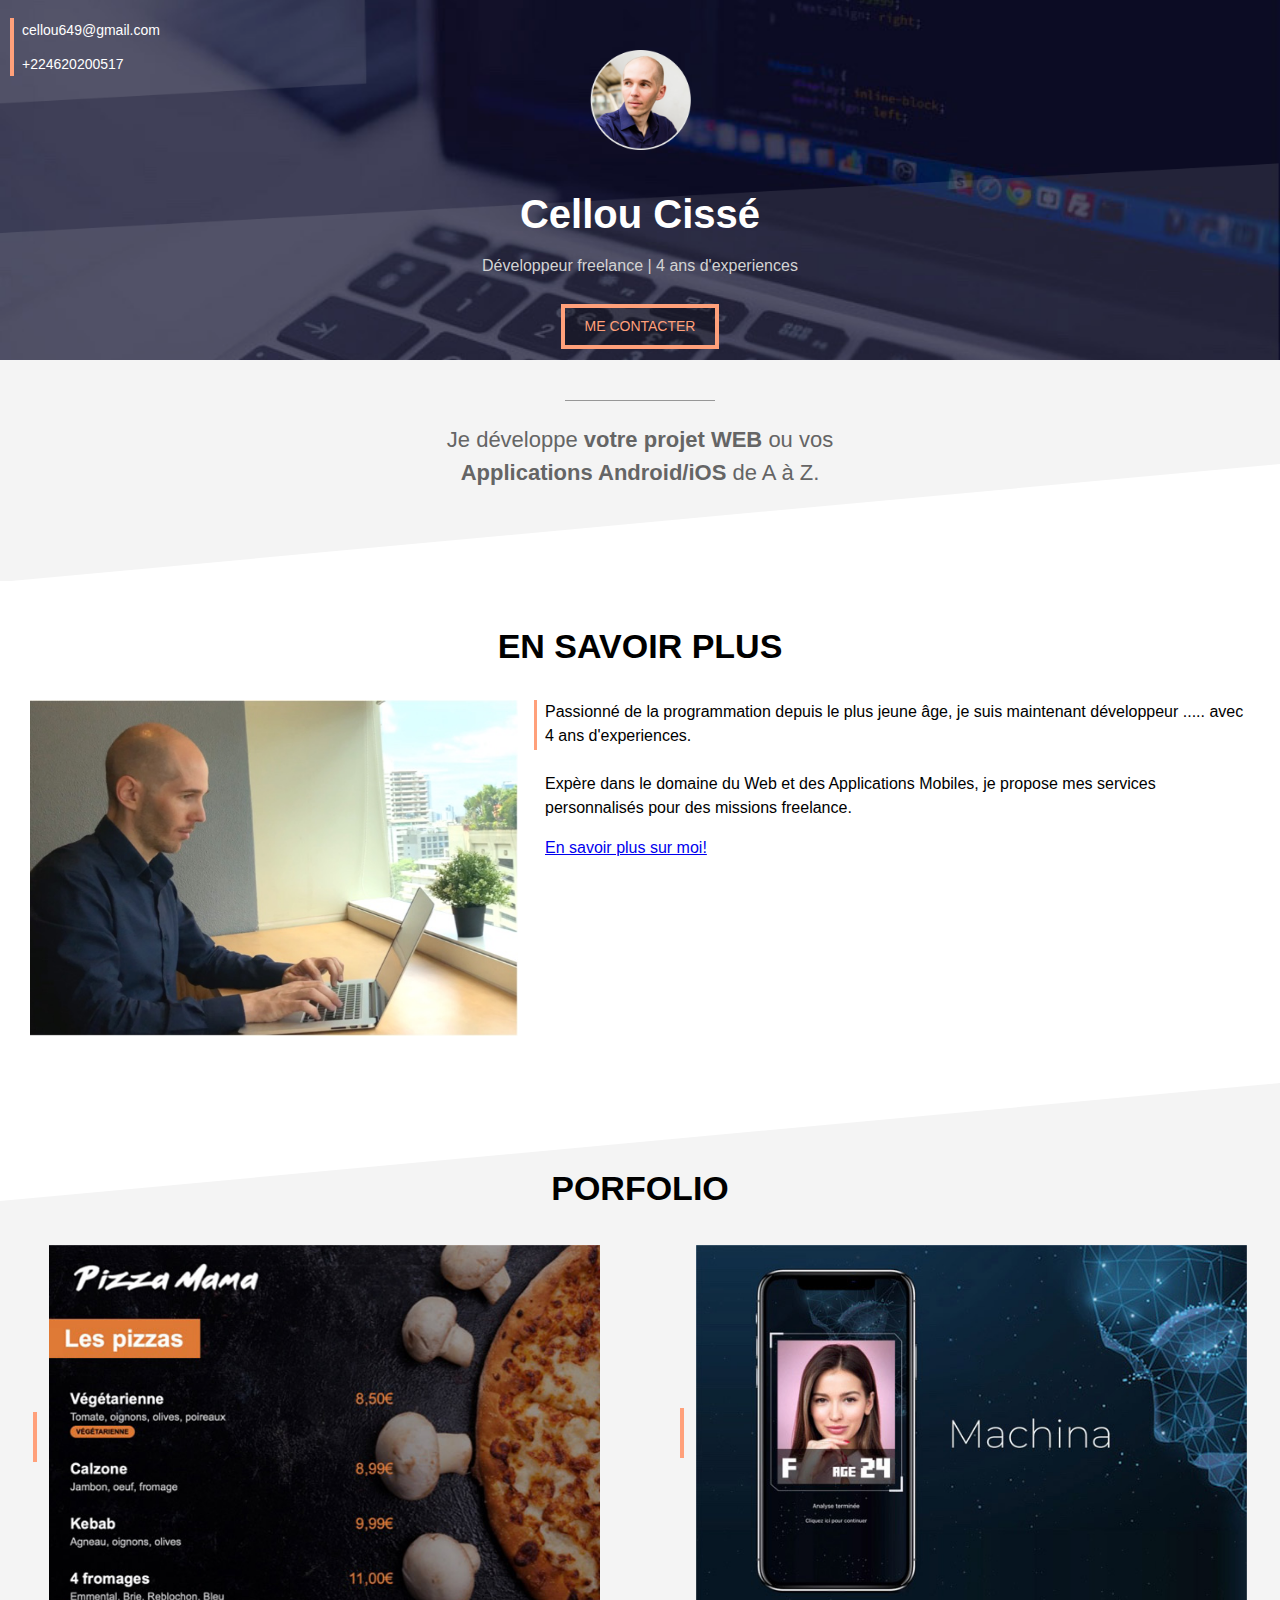
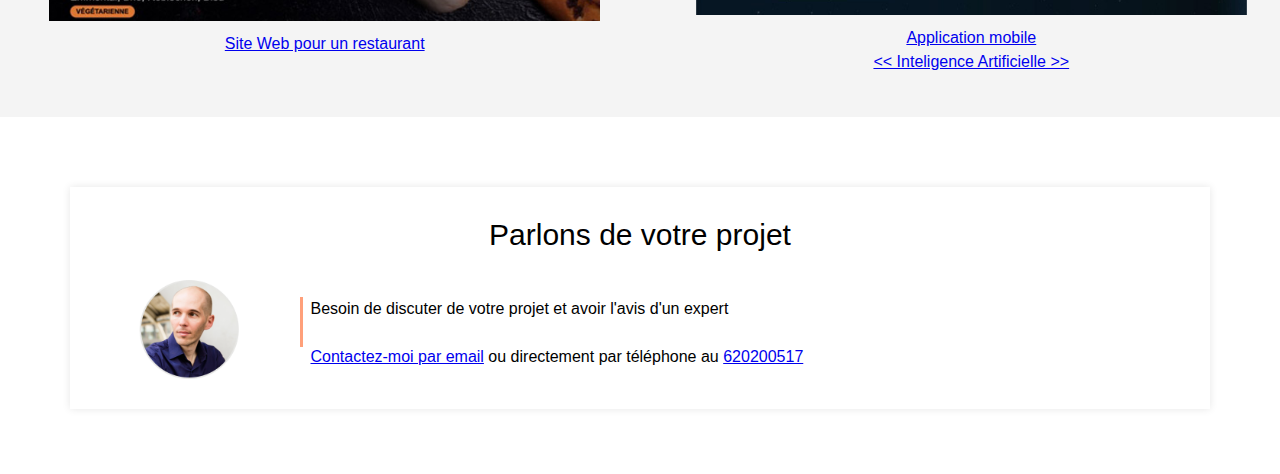
==== index.html @ 1c9cb8be "Add files via upload" ====
<!DOCTYPE html>
<html lang="fr">
<head>
    <meta charset="UTF-8">
    <meta http-equiv="X-UA-Compatible" content="IE=edge">
    <meta name="viewport" content="width=device-width, initial-scale=1.0">
    <link rel="stylesheet" href="style.css">
    <title>Cellou Cisse</title>
</head>
<body>
    <!-- SECTION COVER-->
    <div class="cover">
        <img class="cover-profile" src="assets/profile.png" alt="Cellou Cisse">
        <h1>Cellou Cissé</h1>
        <p>Développeur freelance | 4 ans d'experiences</p>
        <div style="text-align: center;">
            <a class="me-contacter" href="">Me Contacter</a>
        </div>

        <div class="cover-contact">
            <p><a href="mailto:cellou649@gmail.com?subject=Contact%20depuis%20cctech.com">cellou649@gmail.com</a></p>
            <p><a href="tel:+224620200517">+224620200517</a></p>
        </div>
    </div>
    <!-- #SECTION COVER-->

    <!-- SECTION GRISE 1-->
    <div class="section section-grise1">
        <div class="separateur"></div>
        <p>Je développe <b>votre projet WEB</b>  ou vos <b>Applications Android/iOS</b> de A à Z.</p>
    </div>
    <!-- SECTION BLANCHE-->
    <div class="section">
        <h2>EN SAVOIR PLUS</h2>
        <img src="assets/profile2.jpg" alt="image profile" class="col-contenu">
        <div class="col-contenu float-right">
            <div class="textpluscouleur">
                <p>
                    Passionné de la programmation depuis le plus jeune âge, je suis maintenant développeur ..... avec 4 ans
                    d'experiences. <br><br>
                    Expère dans le domaine du Web et des Applications Mobiles, je propose mes services personnalisés pour des
                    missions freelance. 
                </p>
                <a href="https://www.linkedin.com/in/cellou-cisse" target="_blanc">En savoir plus sur moi!</a>
            </div>
        </div>
    </div>
    <!-- SECTION GRISE 2-->
    <div class="section section-grise2">
        <h2>PORFOLIO</h2>
        <div>
            <table class="col-porfolio" style="display: inline-block;">
                <tr>
                    <td><div class="barre-verticale"></div></td>
                    <td><a href="porfolio-site-resaurant.html"><img src="assets/project1small.jpg" alt="" style="width: 100%;"></a></td>
                </tr>
                <tr>
                    <td></td>
                    <td style="text-align: center;"><a href="porfolio-site-resaurant.html">Site Web pour un restaurant</a></td>
                </tr>
            </table>

            <table class="col-porfolio float-right">
                <tr>
                    <td><div class="barre-verticale"></div></td>
                    <td><a href="porfolio-application-mobile.html"><img src="assets/project2small.jpg" alt="" style="width: 100%;"></a></td>
                </tr>
                <tr>
                    <td></td>
                    <td style="text-align: center;"><a href="porfolio-application-mobile.html">Application mobile<br><< Inteligence Artificielle >></a></td>
                </tr>
            </table>
        </div>
    </div>
    <!-- SECTION BLANCHE-->
    <iframe src="contact-frame.html" frameborder="0" scrolling="no"></iframe>
</body>
</html>
---- style.css ----
* {
    box-sizing: border-box;
}
:root {
    --colorsalmon: lightsalmon;
    --colorwhite: #f4f4f4;
}
body {
    margin: 0;
    font-family: Arial, Helvetica, sans-serif;
    line-height: 1.5;
}
iframe {
    width: 100%;
    border: none;
    height: 350px;
}
.display-mobile {
    display: none;
}

/* SECTION COVER */
div.cover {
    background:url('assets/cover_overlay.png') no-repeat center/100% 100% ,url('/assets/cover.jpg') no-repeat center/cover;
    height: 360px;
    position: relative;

}
img.cover-profile {
    height: 100px;
    position: relative;
    left: 50%;
    margin-left: -50px;
    margin-top: 50px;
}
h1 {
    color: white;
    text-align: center;
    font-size: 40px;
    margin-bottom: 10px;
}

div.cover p {
    color: lightgrey;
    text-align: center;
    margin-top: 8px;
}

div.cover-contact {
    position: absolute;
    top: 18px;
    left: 10px;
    border-left: 4px solid var(--colorsalmon);;
    padding-left: 8px;
}
div.cover-contact p{
    text-align: left;
    margin-top: 0;
    margin-bottom: 0;
}
div.cover-contact p:first-child{
    margin-bottom: 10px;
}
div.cover-contact a {
    color: white;
    font-size: 14px;
    text-decoration: none;
}

.me-contacter {
    padding: 8px 20px;
    border: 4px solid var(--colorsalmon);
    color: var(--colorsalmon);
    text-decoration: none;
    text-transform: uppercase;
    background-color: #00000040;
    display: inline-block;
    margin-top: 10px;
    margin-bottom: 10px;
    font-size: 14px;
}
.me-contacter:hover{
    color: white;
    border: 4px solid white;
}

/* SETCTION GRISE 1 */
.section {
    padding-top: 40px;
    padding-bottom: 40px;
    padding-right: 30px;
    padding-left: 30px;
    overflow: auto;
}
.section-grise1 {
    background: url('assets/triangle2white.svg') no-repeat center bottom -1px/100%;
    background-color: var(--colorwhite);
    padding-bottom: 70px;
}
.section-grise2 {
    background: url('assets/triangle1white.svg') no-repeat center top/100%;
    background-color: var(--colorwhite);
    padding-top: 80px;
}
h2 {
    text-align: center;
    font-size: 34px;
    margin-top: 0px;
}
.separateur {
    background-color: #979797;
    height: 1px;
    width: 150px;
    margin-left: auto;
    margin-right: auto;
}
div.section-grise1 p {
    color: #656565;
    font-size: 22px;
    text-align: center;
    max-width: 450px;
    margin-left: auto;
    margin-right: auto;
}

img.col-contenu{
    width: 40%;
}
div.col-contenu{
    width: 60%;
    padding-left: 16px;
}
.float-right{
    float: right;
}
div.textpluscouleur {
    border-left: 3px solid var(--colorsalmon);
    height: 50px;
    padding-left: 8px;
    display: inline-block;
}
div.textpluscouleur p {
    margin-top: 0;
}

div.barre-verticale {
    height: 50px;
    width: 4px;
    background-color: var(--colorsalmon);
    margin-right: 8px;
}

.col-porfolio {
    width: 47%;
}

div.frame {
    margin: 30px 40px;
    padding: 20px 30px;
    background-color: white;
    box-shadow: 0px 0px 8px 0px rgba(0, 0, 0, 0.1);
}
p.frame-title {
    font-size: 30px;
    margin-top: 5px;
    margin-bottom: 20px;
    text-align: center;
}
div.frame img {
    width: 100px;
}
table img {
    width: 100px;
}

/* PORFOLIO CSS */
.porfolio-header {
    height: 90px;
    background:url('/assets/header.jpg') no-repeat center/cover;
    position: relative;
}
.porfolio-header .me-contacter {
    position: absolute;
    right: 20px;
    top: 10px
}
.porfolio-header-title {
    font-size: 22px;
    font-weight: bold;
    color: white;
    padding-left: 8px;
    padding-top: 10px;
}
h1.porfolio {
    font-size: 40px;
    color: black;
    line-height: 1;
    margin-top: 0px;
    padding-top: 10px;
}
h2.porfolio {
    font-size: 22px;
    color: black;
    font-weight: normal;
}
.porfolio-back {
    color: var(--colorsalmon);
    padding-left: -10px;
}
img.porfolio {
    width: 70%;
    max-width: 475;
}

/* RESPONSIVE DESIGN */
@media only screen and (max-width: 767px) {
    img.cover-profile {
        height: 90px;
        margin-top: 75px;
    }
    h1 {
        font-size: 34px;
        margin-top: 6px;
        margin-bottom: 0px;
    }
    
    div.cover p {
        margin-top: 2px;
        font-size: 13px;
    }
    .section {
        padding-top: 20px;
        padding-bottom: 20px;
    }
    .section-grise1 {
        padding-bottom: 40px;
    }
    div.section-grise1 p {
        font-size: 20px;
    }
    h2 {
        font-size: 30px;
    }
    /*
    div.section img{
        width: 100%;
    }
    div.section p{
        width: 100%;
    }
    */
    img.col-contenu{
        width: 100%;
    }
    div.col-contenu{
        width: 100%;
        padding-left: 0px;
        margin-top: 20px;
    }

    .col-porfolio {
        width: 100%;
        margin-bottom: 20px;
    }

    div.frame {
        margin: 0px 0px;
        padding: 0px 0px;
        box-shadow: none;
    }
    p.frame-title {
        font-size: 28px;
        margin-top: 5px;
        margin-bottom: 15px;
    }
    div.frame img {
        width: 70px;
    }

    .porfolio-header-title {
        font-size: 20px;
    }
    .porfolio-header .me-contacter{
        font-size: 10px;
        top: 10px;
        padding: 5px 10px;
        margin-top: 15px;
        margin-bottom: 15px;
    }
    h1.porfolio {
        font-size: 30px;
    }
    h2.porfolio {
        font-size: 20px;
    }
    img.porfolio {
        width: 100%;
    }
    .display-mobile {
        display: block;
    }
}
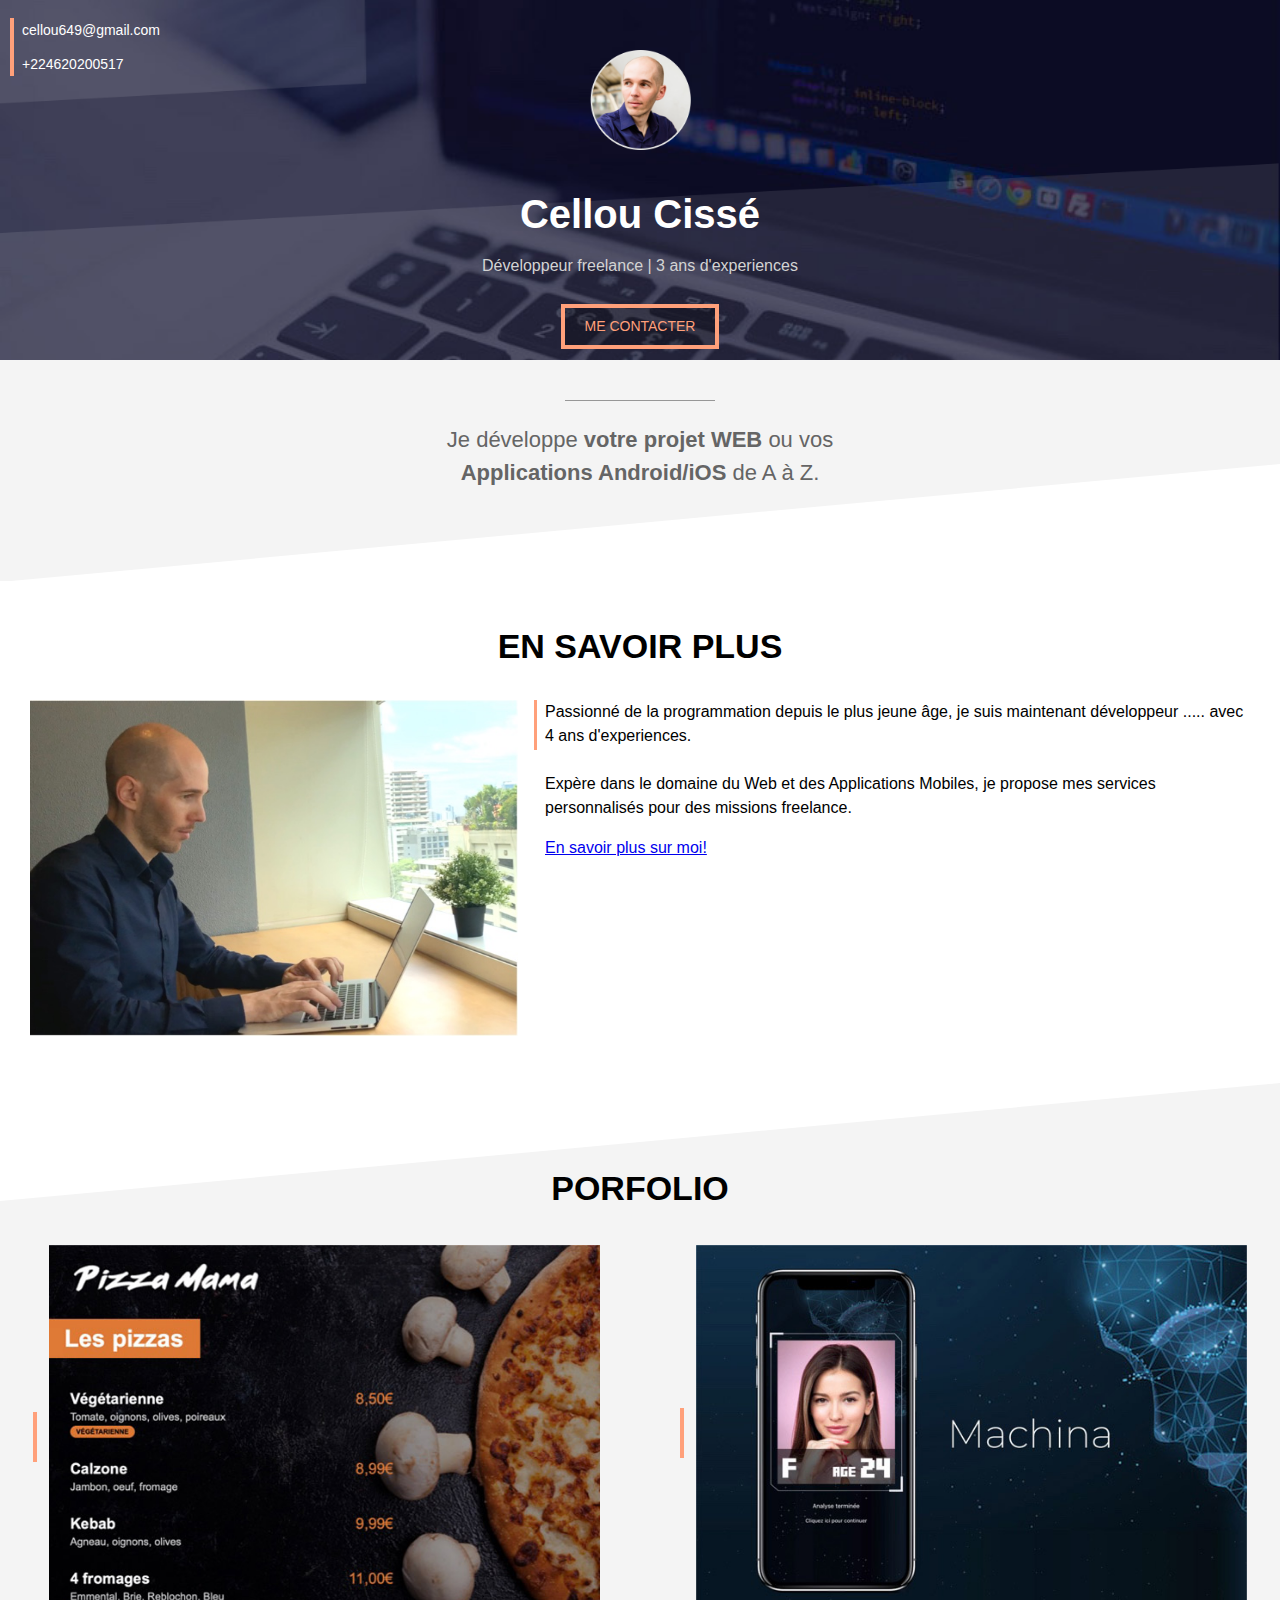
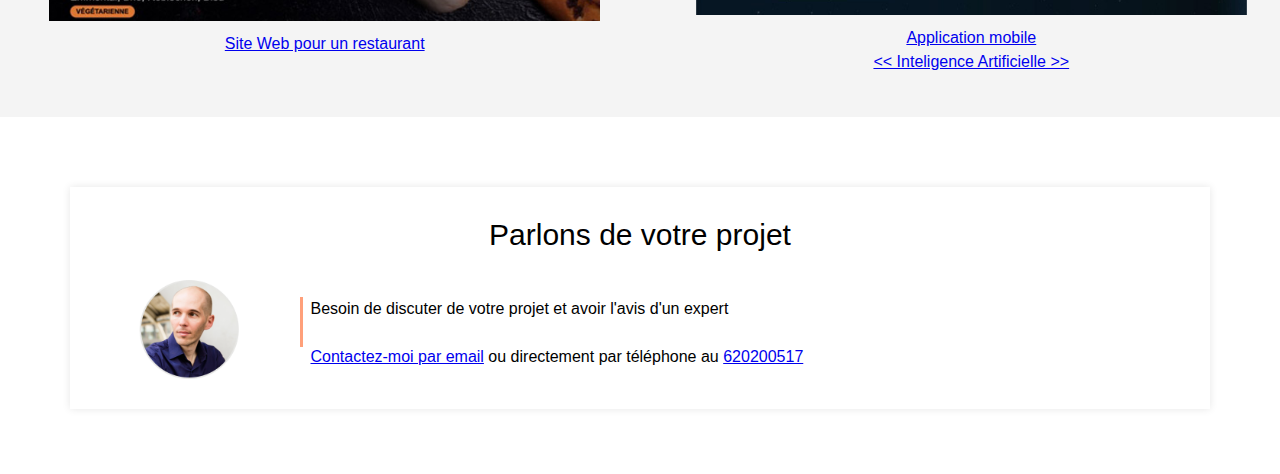
==== commit 6b22c175: "Update index.html" ====
--- a/index.html
+++ b/index.html
@@ -12,7 +12,7 @@
     <div class="cover">
         <img class="cover-profile" src="assets/profile.png" alt="Cellou Cisse">
         <h1>Cellou Cissé</h1>
-        <p>Développeur freelance | 4 ans d'experiences</p>
+        <p>Développeur freelance | 3 ans d'experiences</p>
         <div style="text-align: center;">
             <a class="me-contacter" href="">Me Contacter</a>
         </div>
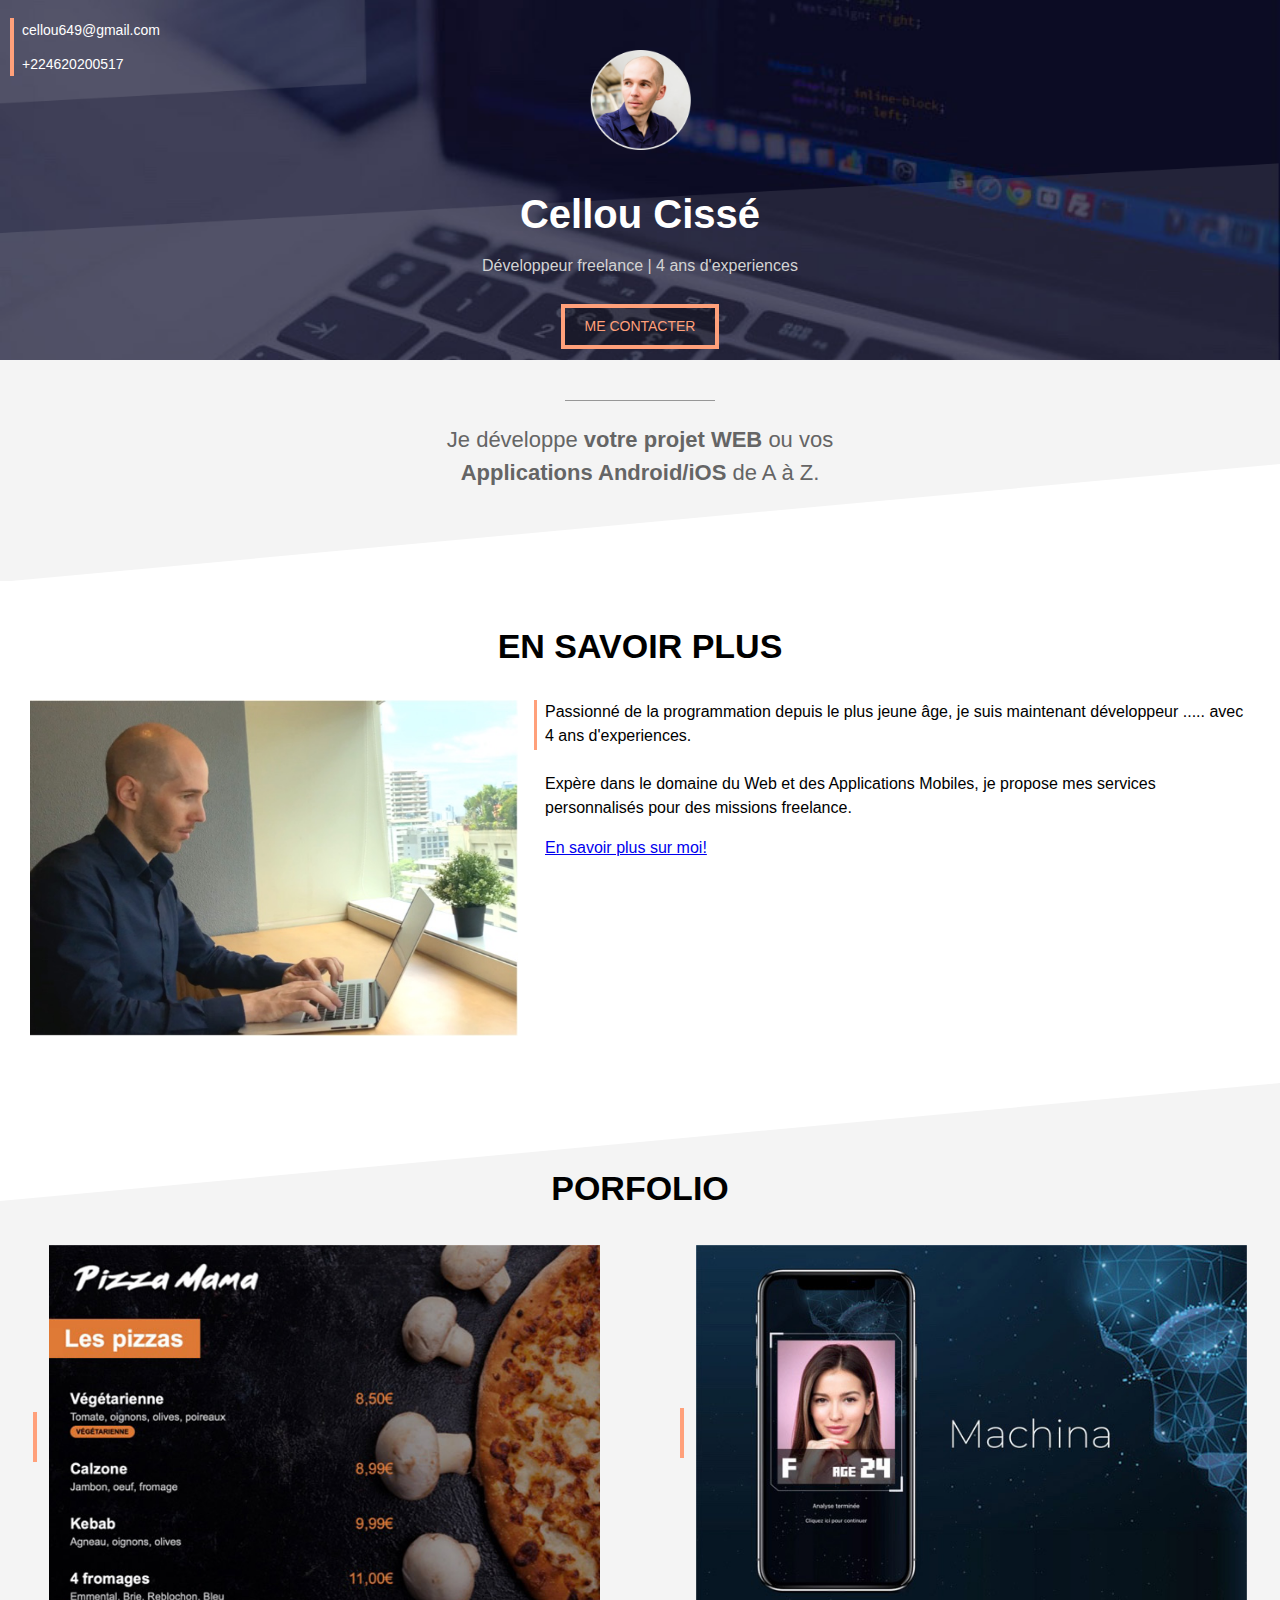
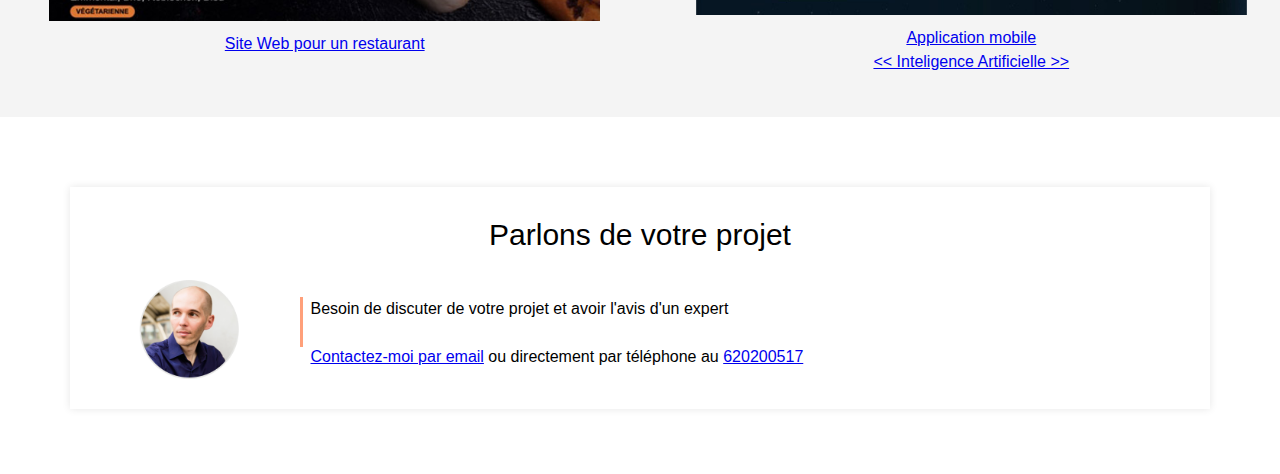
==== commit fb443044: "Update index.html" ====
--- a/index.html
+++ b/index.html
@@ -12,7 +12,7 @@
     <div class="cover">
         <img class="cover-profile" src="assets/profile.png" alt="Cellou Cisse">
         <h1>Cellou Cissé</h1>
-        <p>Développeur freelance | 3 ans d'experiences</p>
+        <p>Développeur freelance | 4 ans d'experiences</p>
         <div style="text-align: center;">
             <a class="me-contacter" href="">Me Contacter</a>
         </div>
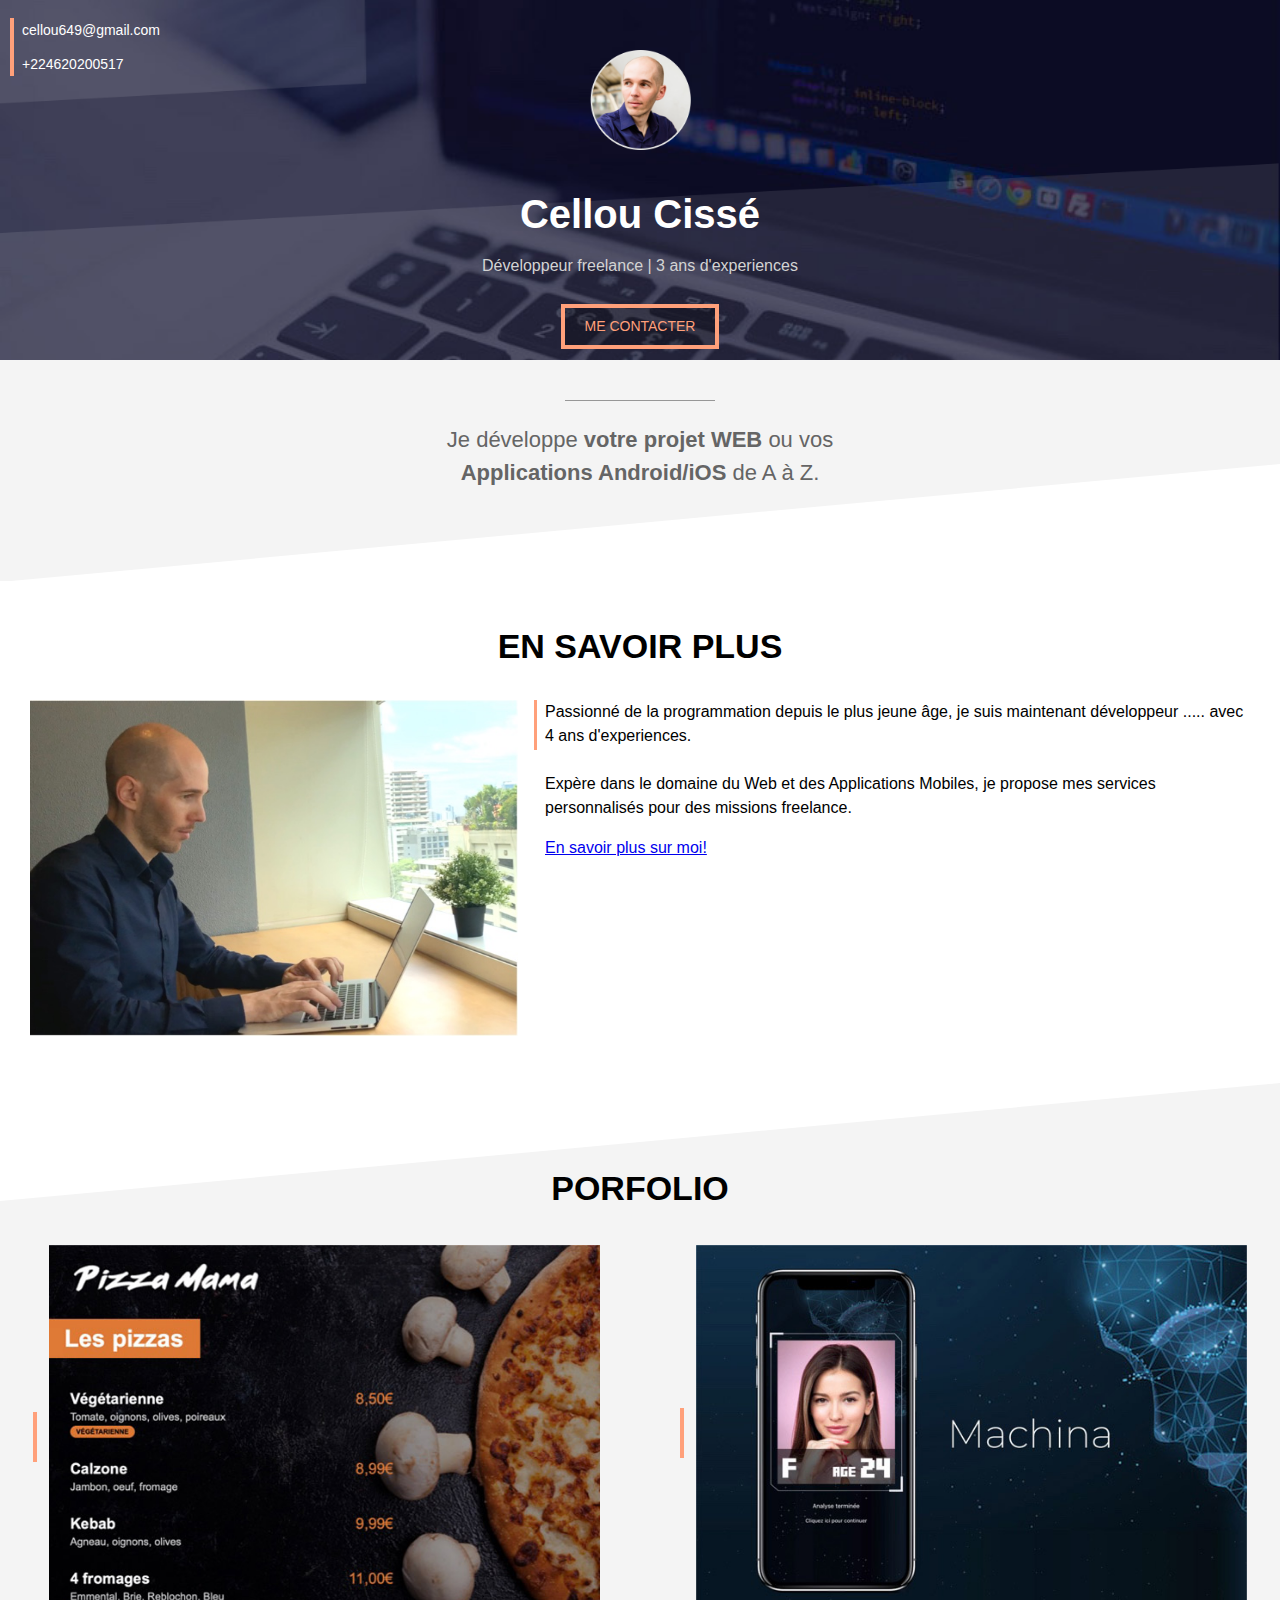
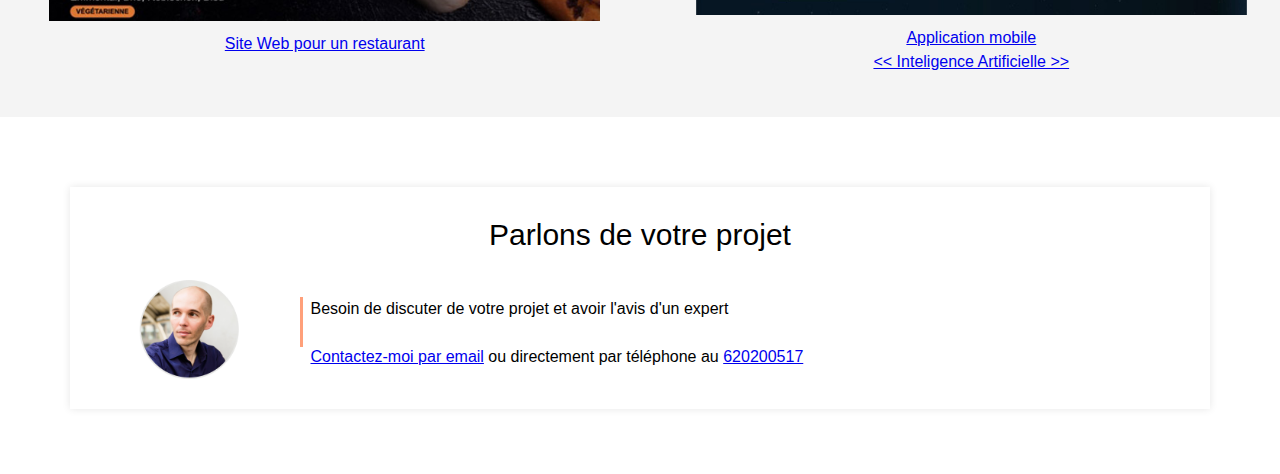
==== commit 83fee82f: "Update index.html" ====
--- a/index.html
+++ b/index.html
@@ -12,7 +12,7 @@
     <div class="cover">
         <img class="cover-profile" src="assets/profile.png" alt="Cellou Cisse">
         <h1>Cellou Cissé</h1>
-        <p>Développeur freelance | 4 ans d'experiences</p>
+        <p>Développeur freelance | 3 ans d'experiences</p>
         <div style="text-align: center;">
             <a class="me-contacter" href="">Me Contacter</a>
         </div>
